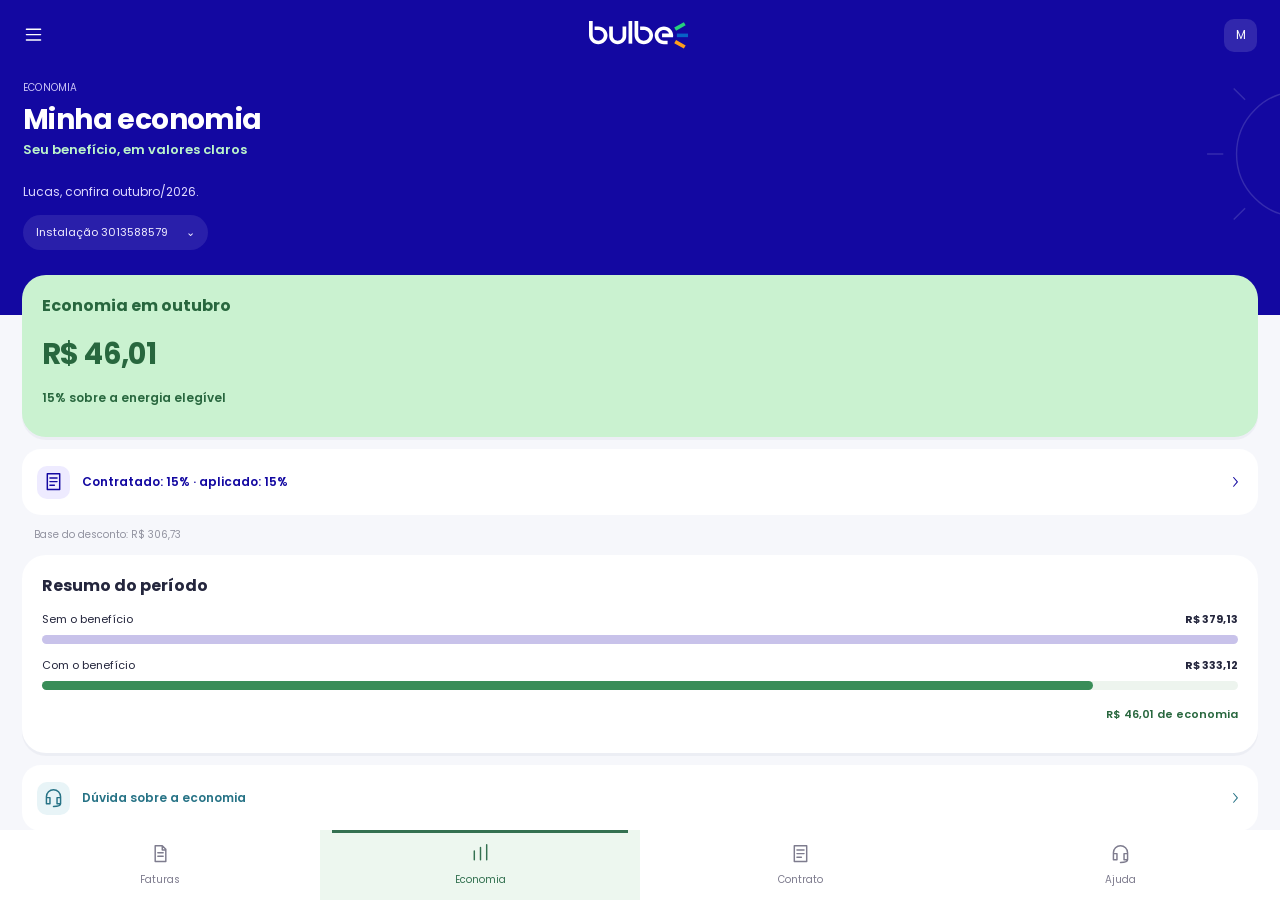
==== app/index.html @ f382e350 "feat: apresenta user stories com roteiro guiado e app interativo" ====
<!doctype html><html lang="pt-BR"><head><meta charset="utf-8"><meta name="viewport" content="width=device-width,initial-scale=1"><title>Bulbe · Novo fluxo</title><link rel="stylesheet" href="app.css"><script defer src="app.js"></script></head><body><main id="viewport" tabindex="-1"></main><nav id="bottom" aria-label="Navegação do aplicativo"></nav><dialog id="menu"><div class="drawer-top"><img src="../assets/logo.svg" alt="Bulbe"><button data-close aria-label="Fechar menu">×</button><h2>Menu</h2><p>Escolha para onde ir.</p></div><div id="menu-items"></div></dialog><dialog id="notice"><h2 id="notice-title"></h2><p id="notice-copy"></p><button class="primary" data-close>Entendi</button></dialog></body></html>
---- app/app.css ----
@font-face{font-family:Poppins;src:url(../assets/fonts/Poppins-Regular.ttf);font-weight:400}@font-face{font-family:Poppins;src:url(../assets/fonts/Poppins-SemiBold.ttf);font-weight:600}@font-face{font-family:Poppins;src:url(../assets/fonts/Poppins-Bold.ttf);font-weight:700}*{box-sizing:border-box}body{margin:0;background:#f6f7fb;color:#24263d;font-family:Poppins,Arial,sans-serif;height:100dvh;overflow:hidden;font-size:13px}button,a{font:inherit;-webkit-tap-highlight-color:transparent}button{cursor:pointer}a{color:inherit;text-decoration:none}button:focus-visible,a:focus-visible,summary:focus-visible{outline:3px solid #e5a026;outline-offset:3px}[hidden]{display:none!important}#viewport{height:calc(100dvh - 70px);overflow:auto;overscroll-behavior:contain;scroll-behavior:smooth;scrollbar-width:thin;scrollbar-color:#d1cdeb transparent}.hero{position:relative;background:#1308a1;color:#fff;padding:15px 23px 65px;overflow:hidden;min-height:298px}.hero.internal{min-height:209px;padding-bottom:59px}.topbar{display:flex;align-items:center;justify-content:space-between;height:40px;margin-bottom:25px;position:relative;z-index:1}.topbar button{width:40px;height:40px;color:white;background:transparent;border:0;display:grid;place-items:center;margin-left:-10px}.topbar img{width:99px}.topbar .avatar{width:33px;height:33px;border-radius:10px;background:#ffffff20;display:grid;place-items:center;font-size:12px}.internal .topbar img{margin-left:auto}.internal .topbar{margin-bottom:20px}.sun{position:absolute;width:190px;height:190px;right:-100px;top:59px;color:#ffffff25;pointer-events:none}.internal .sun{width:140px;height:140px;right:-76px;top:57px}.eyebrow{font-size:10px;color:#cbc5f5;margin:18px 0 8px;letter-spacing:.02em}.hero h1{font-size:28px;line-height:1.15;font-weight:700;margin:0 0 4px;letter-spacing:-.6px;position:relative}.hero .subtitle{font-size:13px;font-weight:600;color:#bcf4cb;margin:3px 0}.hero .greeting{font-size:12px;color:#ded9ff;line-height:1.5;margin:23px 0 14px}.internal .greeting{margin:10px 0 0}.installation{display:inline-flex;align-items:center;gap:18px;border:0;padding:9px 13px;background:#ffffff18;border-radius:20px;color:#f0edff;font-size:11px}.stack{position:relative;padding:0 22px 25px;margin-top:-40px;display:flex;flex-direction:column;gap:12px}.card{background:#fff;padding:20px;border-radius:24px;box-shadow:0 3px 0 #e4e6ee80}.card h2{font-size:16px;line-height:1.4;margin:0 0 14px;font-weight:700}.card p{margin:10px 0;line-height:1.55}.card.green{background:#caf2d0;color:#28673e}.card.purple{background:#eeebff}.amount{font-weight:700;font-size:29px;letter-spacing:-.6px;line-height:1.25;margin:12px 0!important}.big{font-size:23px;font-weight:700}.muted{color:#7c7d8b;font-size:11px}.tiny{font-size:10px;color:#9293a0;line-height:1.55}.green-text{color:#347151}.row{display:flex;justify-content:space-between;gap:15px;align-items:center;font-size:11px;margin:12px 0}.row>span{color:#7d7e8c}.row strong{text-align:right;font-size:11px;font-weight:600}.status{display:inline-block;padding:6px 10px;border-radius:12px;font-size:10px;font-weight:600;color:#855700;background:#fff1d6}.status.paid{background:#caf2d0;color:#28673e}.status.overdue{background:#fff0eb;color:#a4432b}.status-row{display:flex;align-items:center;justify-content:space-between;gap:10px;margin:7px 0 18px}.primary,.secondary{display:block;width:100%;text-align:center;padding:13px 12px;min-height:44px;border:0;border-radius:13px;background:#1308a1;color:white;font-size:12px;font-weight:600}.secondary{background:#eeebff;color:#1308a1}.shortcut{display:flex;align-items:center;gap:12px;padding:16px 15px;border-radius:19px;background:white;color:#1308a1;min-height:66px;font-size:12px;font-weight:600}.shortcut .icon-wrap{width:33px;height:33px;flex:none;display:grid;place-items:center;background:#eeebff;border-radius:10px}.shortcut>svg:last-child{margin-left:auto;width:15px}.shortcut.teal{color:#277386}.shortcut.teal .icon-wrap{background:#e8f4f7}.link{display:inline-block;min-height:35px;padding:6px 0;color:#1308a1;font-size:11px;font-weight:600}.ico{width:23px;height:23px;vertical-align:middle;flex-shrink:0}#bottom{height:70px;background:#fff;display:flex;justify-content:space-around;position:relative;z-index:2}#bottom a{width:25%;display:flex;align-items:center;justify-content:center;flex-direction:column;gap:6px;color:#7e7c8e;font-size:10px;position:relative}#bottom a[aria-current=page]{background:#eeebff;color:#1308a1}#bottom a[aria-current=page]:before{content:'';position:absolute;height:3px;top:0;left:12px;right:12px;background:currentColor}#bottom a[data-area=economia][aria-current=page]{color:#347151;background:#edf7ef}#bottom a[data-area=contrato][aria-current=page]{color:#7141ad;background:#f0eafa}#bottom a[data-area=ajuda][aria-current=page]{color:#277386;background:#e6f3f7}.bars .label{display:flex;justify-content:space-between;font-size:11px;margin:13px 0 7px}.bar{height:9px;border-radius:8px;background:#c8c2ea}.bar.result{background:#edf4ee}.bar.result span{display:block;height:100%;width:87.86%;background:#398d58;border-radius:8px}.savings{color:#28673e;font-size:11px;font-weight:600;text-align:right;margin-top:16px!important}.illustrated{display:flex;align-items:flex-start;gap:6px;position:relative;margin:15px 0}.illustrated .step{flex:1;text-align:center;z-index:1;font-size:10px}.step strong{font-size:11px;display:block;margin:9px 0 3px}.step p{margin:0;font-size:10px;line-height:1.45}.step .drawing{width:59px;height:59px;border-radius:50%;background:#f0edff;display:grid;place-items:center;margin:auto;color:#1308a1}.step .drawing .ico{width:34px;height:34px}.illustrated.connected:before{content:'';height:2px;background:#d8d4f1;position:absolute;left:35px;right:35px;top:30px}.step.done .drawing{background:#caf2d0;color:#28673e}.step.current .drawing{background:#fff0d6;color:#946000}.step.pending .drawing{background:#f1f1f7;color:#8e8ba3}.compact .drawing{width:43px;height:43px}.compact .drawing .ico{width:24px;height:24px}.compact.connected:before{top:22px}.compact .step{font-size:9px}.compact .step strong{font-size:9px}.history-item{margin-bottom:16px}.history-item:last-child{margin:0}.history-item .status{width:100%;border-radius:11px}.comparison{display:grid;grid-template-columns:1fr 1fr;gap:12px;margin:16px 0 12px}.scenario{background:#f6f5fa;border-radius:16px;padding:13px 7px;text-align:center;min-width:0}.scenario.with{background:#f0faf1}.scenario .caption{font-size:9px;font-weight:600}.bills{height:105px;display:flex;justify-content:center;align-items:center;gap:6px;color:#1308a1}.bills .ico{width:45px;height:67px;stroke-width:1.2}.scenario:first-child .bills{color:#8d879f}.scenario:first-child .bills .ico{width:61px;height:82px}.bills b{font-size:17px;font-weight:400}.bill-labels{display:flex;justify-content:space-around;font-size:10px}.scenario small{font-size:9px;display:block;color:#777886}.scenario .total{font-size:18px;font-weight:700;white-space:nowrap;margin:8px 0 1px}.scenario.with .total{color:#28673e}.saving-banner{text-align:center;border-radius:12px;padding:12px 5px;background:#caf2d0;color:#28673e;font-weight:600;font-size:14px}.divider{height:1px;background:#eeedf4;margin:15px 0}.channel{background:none;border:0;color:#1308a1;padding:0;width:100%;font-size:10px}.protocol{font-size:18px!important;overflow-wrap:anywhere}.empty-illustration{display:block;width:100px;height:75px;margin:0 auto 20px;color:#8b82bf}.disclaimer{text-align:center;font-size:9px;color:#9695a3;margin:8px 0 0!important}dialog{border:0;border-radius:24px;max-width:calc(100% - 32px);padding:24px;color:#24263d;font:inherit;box-shadow:0 25px 100px #0003}dialog::backdrop{background:#08072188}#notice h2{font-size:19px}#notice p{font-size:13px;line-height:1.6}#menu{position:fixed;inset:0 auto 0 0;margin:0;width:calc(100% - 42px);max-width:none;height:100dvh;max-height:none;border-radius:0;padding:0;background:#f6f7fb;overflow:auto}.drawer-top{background:#1308a1;color:white;padding:24px 22px 45px;position:relative}.drawer-top img{width:100px}.drawer-top h2{margin:27px 0 2px;font-size:28px}.drawer-top p{margin:0;font-size:12px;color:#ded9ff}.drawer-top button{position:absolute;right:16px;top:20px;width:38px;height:38px;border:0;border-radius:50%;background:#eeebff;color:#1308a1;font-size:27px}#menu-items{padding:0 18px 24px;margin-top:-20px;position:relative;display:grid;gap:10px}.tap-highlight{outline:3px solid #6fc595;outline-offset:5px}section{scroll-margin-top:14px}@media(prefers-reduced-motion:reduce){#viewport{scroll-behavior:auto}}
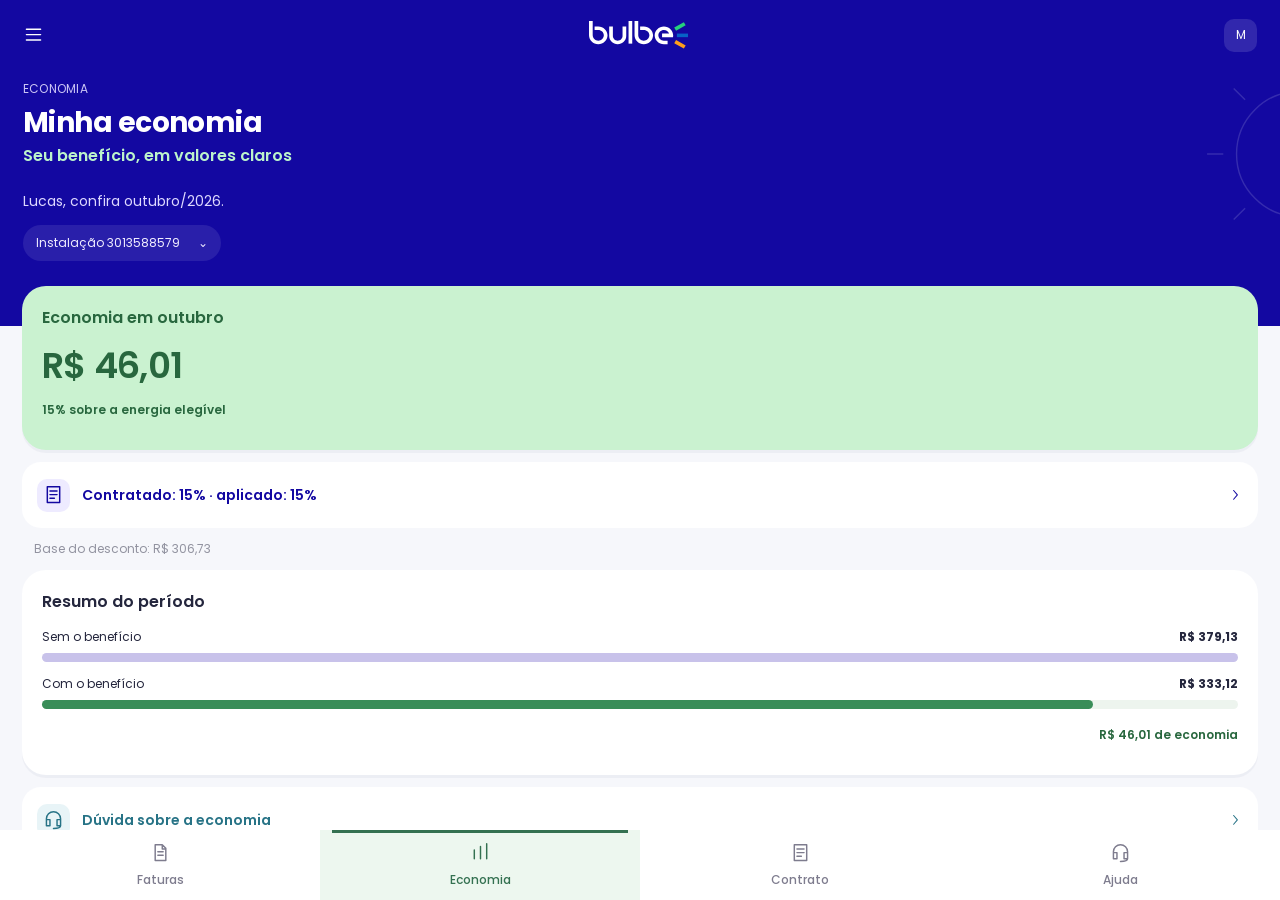
==== commit 21d8047d: "fix: alinha tipografia e escala às referências originais Bulbe" ====
--- a/app/index.html
+++ b/app/index.html
@@ -1 +1 @@
-<!doctype html><html lang="pt-BR"><head><meta charset="utf-8"><meta name="viewport" content="width=device-width,initial-scale=1"><title>Bulbe · Novo fluxo</title><link rel="stylesheet" href="app.css"><script defer src="app.js"></script></head><body><main id="viewport" tabindex="-1"></main><nav id="bottom" aria-label="Navegação do aplicativo"></nav><dialog id="menu"><div class="drawer-top"><img src="../assets/logo.svg" alt="Bulbe"><button data-close aria-label="Fechar menu">×</button><h2>Menu</h2><p>Escolha para onde ir.</p></div><div id="menu-items"></div></dialog><dialog id="notice"><h2 id="notice-title"></h2><p id="notice-copy"></p><button class="primary" data-close>Entendi</button></dialog></body></html>
+<!doctype html><html lang="pt-BR"><head><meta charset="utf-8"><meta name="viewport" content="width=device-width,initial-scale=1"><title>Bulbe · Novo fluxo</title><link rel="stylesheet" href="app.css?v=20261115-typography"><script defer src="app.js?v=20261115-typography"></script></head><body><main id="viewport" tabindex="-1"></main><nav id="bottom" aria-label="Navegação do aplicativo"></nav><dialog id="menu"><div class="drawer-top"><img src="../assets/logo.svg" alt="Bulbe"><button data-close aria-label="Fechar menu">×</button><h2>Menu</h2><p>Escolha para onde ir.</p></div><div id="menu-items"></div></dialog><dialog id="notice"><h2 id="notice-title"></h2><p id="notice-copy"></p><button class="primary" data-close>Entendi</button></dialog></body></html>
--- a/app/app.css
+++ b/app/app.css
@@ -1 +1,30 @@
-@font-face{font-family:Poppins;src:url(../assets/fonts/Poppins-Regular.ttf);font-weight:400}@font-face{font-family:Poppins;src:url(../assets/fonts/Poppins-SemiBold.ttf);font-weight:600}@font-face{font-family:Poppins;src:url(../assets/fonts/Poppins-Bold.ttf);font-weight:700}*{box-sizing:border-box}body{margin:0;background:#f6f7fb;color:#24263d;font-family:Poppins,Arial,sans-serif;height:100dvh;overflow:hidden;font-size:13px}button,a{font:inherit;-webkit-tap-highlight-color:transparent}button{cursor:pointer}a{color:inherit;text-decoration:none}button:focus-visible,a:focus-visible,summary:focus-visible{outline:3px solid #e5a026;outline-offset:3px}[hidden]{display:none!important}#viewport{height:calc(100dvh - 70px);overflow:auto;overscroll-behavior:contain;scroll-behavior:smooth;scrollbar-width:thin;scrollbar-color:#d1cdeb transparent}.hero{position:relative;background:#1308a1;color:#fff;padding:15px 23px 65px;overflow:hidden;min-height:298px}.hero.internal{min-height:209px;padding-bottom:59px}.topbar{display:flex;align-items:center;justify-content:space-between;height:40px;margin-bottom:25px;position:relative;z-index:1}.topbar button{width:40px;height:40px;color:white;background:transparent;border:0;display:grid;place-items:center;margin-left:-10px}.topbar img{width:99px}.topbar .avatar{width:33px;height:33px;border-radius:10px;background:#ffffff20;display:grid;place-items:center;font-size:12px}.internal .topbar img{margin-left:auto}.internal .topbar{margin-bottom:20px}.sun{position:absolute;width:190px;height:190px;right:-100px;top:59px;color:#ffffff25;pointer-events:none}.internal .sun{width:140px;height:140px;right:-76px;top:57px}.eyebrow{font-size:10px;color:#cbc5f5;margin:18px 0 8px;letter-spacing:.02em}.hero h1{font-size:28px;line-height:1.15;font-weight:700;margin:0 0 4px;letter-spacing:-.6px;position:relative}.hero .subtitle{font-size:13px;font-weight:600;color:#bcf4cb;margin:3px 0}.hero .greeting{font-size:12px;color:#ded9ff;line-height:1.5;margin:23px 0 14px}.internal .greeting{margin:10px 0 0}.installation{display:inline-flex;align-items:center;gap:18px;border:0;padding:9px 13px;background:#ffffff18;border-radius:20px;color:#f0edff;font-size:11px}.stack{position:relative;padding:0 22px 25px;margin-top:-40px;display:flex;flex-direction:column;gap:12px}.card{background:#fff;padding:20px;border-radius:24px;box-shadow:0 3px 0 #e4e6ee80}.card h2{font-size:16px;line-height:1.4;margin:0 0 14px;font-weight:700}.card p{margin:10px 0;line-height:1.55}.card.green{background:#caf2d0;color:#28673e}.card.purple{background:#eeebff}.amount{font-weight:700;font-size:29px;letter-spacing:-.6px;line-height:1.25;margin:12px 0!important}.big{font-size:23px;font-weight:700}.muted{color:#7c7d8b;font-size:11px}.tiny{font-size:10px;color:#9293a0;line-height:1.55}.green-text{color:#347151}.row{display:flex;justify-content:space-between;gap:15px;align-items:center;font-size:11px;margin:12px 0}.row>span{color:#7d7e8c}.row strong{text-align:right;font-size:11px;font-weight:600}.status{display:inline-block;padding:6px 10px;border-radius:12px;font-size:10px;font-weight:600;color:#855700;background:#fff1d6}.status.paid{background:#caf2d0;color:#28673e}.status.overdue{background:#fff0eb;color:#a4432b}.status-row{display:flex;align-items:center;justify-content:space-between;gap:10px;margin:7px 0 18px}.primary,.secondary{display:block;width:100%;text-align:center;padding:13px 12px;min-height:44px;border:0;border-radius:13px;background:#1308a1;color:white;font-size:12px;font-weight:600}.secondary{background:#eeebff;color:#1308a1}.shortcut{display:flex;align-items:center;gap:12px;padding:16px 15px;border-radius:19px;background:white;color:#1308a1;min-height:66px;font-size:12px;font-weight:600}.shortcut .icon-wrap{width:33px;height:33px;flex:none;display:grid;place-items:center;background:#eeebff;border-radius:10px}.shortcut>svg:last-child{margin-left:auto;width:15px}.shortcut.teal{color:#277386}.shortcut.teal .icon-wrap{background:#e8f4f7}.link{display:inline-block;min-height:35px;padding:6px 0;color:#1308a1;font-size:11px;font-weight:600}.ico{width:23px;height:23px;vertical-align:middle;flex-shrink:0}#bottom{height:70px;background:#fff;display:flex;justify-content:space-around;position:relative;z-index:2}#bottom a{width:25%;display:flex;align-items:center;justify-content:center;flex-direction:column;gap:6px;color:#7e7c8e;font-size:10px;position:relative}#bottom a[aria-current=page]{background:#eeebff;color:#1308a1}#bottom a[aria-current=page]:before{content:'';position:absolute;height:3px;top:0;left:12px;right:12px;background:currentColor}#bottom a[data-area=economia][aria-current=page]{color:#347151;background:#edf7ef}#bottom a[data-area=contrato][aria-current=page]{color:#7141ad;background:#f0eafa}#bottom a[data-area=ajuda][aria-current=page]{color:#277386;background:#e6f3f7}.bars .label{display:flex;justify-content:space-between;font-size:11px;margin:13px 0 7px}.bar{height:9px;border-radius:8px;background:#c8c2ea}.bar.result{background:#edf4ee}.bar.result span{display:block;height:100%;width:87.86%;background:#398d58;border-radius:8px}.savings{color:#28673e;font-size:11px;font-weight:600;text-align:right;margin-top:16px!important}.illustrated{display:flex;align-items:flex-start;gap:6px;position:relative;margin:15px 0}.illustrated .step{flex:1;text-align:center;z-index:1;font-size:10px}.step strong{font-size:11px;display:block;margin:9px 0 3px}.step p{margin:0;font-size:10px;line-height:1.45}.step .drawing{width:59px;height:59px;border-radius:50%;background:#f0edff;display:grid;place-items:center;margin:auto;color:#1308a1}.step .drawing .ico{width:34px;height:34px}.illustrated.connected:before{content:'';height:2px;background:#d8d4f1;position:absolute;left:35px;right:35px;top:30px}.step.done .drawing{background:#caf2d0;color:#28673e}.step.current .drawing{background:#fff0d6;color:#946000}.step.pending .drawing{background:#f1f1f7;color:#8e8ba3}.compact .drawing{width:43px;height:43px}.compact .drawing .ico{width:24px;height:24px}.compact.connected:before{top:22px}.compact .step{font-size:9px}.compact .step strong{font-size:9px}.history-item{margin-bottom:16px}.history-item:last-child{margin:0}.history-item .status{width:100%;border-radius:11px}.comparison{display:grid;grid-template-columns:1fr 1fr;gap:12px;margin:16px 0 12px}.scenario{background:#f6f5fa;border-radius:16px;padding:13px 7px;text-align:center;min-width:0}.scenario.with{background:#f0faf1}.scenario .caption{font-size:9px;font-weight:600}.bills{height:105px;display:flex;justify-content:center;align-items:center;gap:6px;color:#1308a1}.bills .ico{width:45px;height:67px;stroke-width:1.2}.scenario:first-child .bills{color:#8d879f}.scenario:first-child .bills .ico{width:61px;height:82px}.bills b{font-size:17px;font-weight:400}.bill-labels{display:flex;justify-content:space-around;font-size:10px}.scenario small{font-size:9px;display:block;color:#777886}.scenario .total{font-size:18px;font-weight:700;white-space:nowrap;margin:8px 0 1px}.scenario.with .total{color:#28673e}.saving-banner{text-align:center;border-radius:12px;padding:12px 5px;background:#caf2d0;color:#28673e;font-weight:600;font-size:14px}.divider{height:1px;background:#eeedf4;margin:15px 0}.channel{background:none;border:0;color:#1308a1;padding:0;width:100%;font-size:10px}.protocol{font-size:18px!important;overflow-wrap:anywhere}.empty-illustration{display:block;width:100px;height:75px;margin:0 auto 20px;color:#8b82bf}.disclaimer{text-align:center;font-size:9px;color:#9695a3;margin:8px 0 0!important}dialog{border:0;border-radius:24px;max-width:calc(100% - 32px);padding:24px;color:#24263d;font:inherit;box-shadow:0 25px 100px #0003}dialog::backdrop{background:#08072188}#notice h2{font-size:19px}#notice p{font-size:13px;line-height:1.6}#menu{position:fixed;inset:0 auto 0 0;margin:0;width:calc(100% - 42px);max-width:none;height:100dvh;max-height:none;border-radius:0;padding:0;background:#f6f7fb;overflow:auto}.drawer-top{background:#1308a1;color:white;padding:24px 22px 45px;position:relative}.drawer-top img{width:100px}.drawer-top h2{margin:27px 0 2px;font-size:28px}.drawer-top p{margin:0;font-size:12px;color:#ded9ff}.drawer-top button{position:absolute;right:16px;top:20px;width:38px;height:38px;border:0;border-radius:50%;background:#eeebff;color:#1308a1;font-size:27px}#menu-items{padding:0 18px 24px;margin-top:-20px;position:relative;display:grid;gap:10px}.tap-highlight{outline:3px solid #6fc595;outline-offset:5px}section{scroll-margin-top:14px}@media(prefers-reduced-motion:reduce){#viewport{scroll-behavior:auto}}
+@font-face{font-family:Poppins;src:url(../assets/fonts/Poppins-Regular.ttf);font-weight:400;font-display:swap}@font-face{font-family:Poppins;src:url(../assets/fonts/Poppins-SemiBold.ttf);font-weight:600;font-display:swap}@font-face{font-family:Poppins;src:url(../assets/fonts/Poppins-Bold.ttf);font-weight:700}@font-face{font-family:Poppins;src:url(../assets/fonts/Poppins-Medium.ttf);font-weight:500;font-display:swap}*{box-sizing:border-box}body{margin:0;background:#f6f7fb;color:#24263d;font-family:Poppins,Arial,sans-serif;height:100dvh;overflow:hidden;font-size:13px}button,a{font:inherit;-webkit-tap-highlight-color:transparent}button{cursor:pointer}a{color:inherit;text-decoration:none}button:focus-visible,a:focus-visible,summary:focus-visible{outline:3px solid #e5a026;outline-offset:3px}[hidden]{display:none!important}#viewport{height:calc(100dvh - 70px);overflow:auto;overscroll-behavior:contain;scroll-behavior:smooth;scrollbar-width:thin;scrollbar-color:#d1cdeb transparent}.hero{position:relative;background:#1308a1;color:#fff;padding:15px 23px 65px;overflow:hidden;min-height:298px}.hero.internal{min-height:209px;padding-bottom:59px}.topbar{display:flex;align-items:center;justify-content:space-between;height:40px;margin-bottom:25px;position:relative;z-index:1}.topbar button{width:40px;height:40px;color:white;background:transparent;border:0;display:grid;place-items:center;margin-left:-10px}.topbar img{width:99px}.topbar .avatar{width:33px;height:33px;border-radius:10px;background:#ffffff20;display:grid;place-items:center;font-size:12px}.internal .topbar img{margin-left:auto}.internal .topbar{margin-bottom:20px}.sun{position:absolute;width:190px;height:190px;right:-100px;top:59px;color:#ffffff25;pointer-events:none}.internal .sun{width:140px;height:140px;right:-76px;top:57px}.eyebrow{font-size:10px;color:#cbc5f5;margin:18px 0 8px;letter-spacing:.02em}.hero h1{font-size:28px;line-height:1.15;font-weight:700;margin:0 0 4px;letter-spacing:-.6px;position:relative}.hero .subtitle{font-size:13px;font-weight:600;color:#bcf4cb;margin:3px 0}.hero .greeting{font-size:12px;color:#ded9ff;line-height:1.5;margin:23px 0 14px}.internal .greeting{margin:10px 0 0}.installation{display:inline-flex;align-items:center;gap:18px;border:0;padding:9px 13px;background:#ffffff18;border-radius:20px;color:#f0edff;font-size:11px}.stack{position:relative;padding:0 22px 25px;margin-top:-40px;display:flex;flex-direction:column;gap:12px}.card{background:#fff;padding:20px;border-radius:24px;box-shadow:0 3px 0 #e4e6ee80}.card h2{font-size:16px;line-height:1.4;margin:0 0 14px;font-weight:700}.card p{margin:10px 0;line-height:1.55}.card.green{background:#caf2d0;color:#28673e}.card.purple{background:#eeebff}.amount{font-weight:700;font-size:29px;letter-spacing:-.6px;line-height:1.25;margin:12px 0!important}.big{font-size:23px;font-weight:700}.muted{color:#7c7d8b;font-size:11px}.tiny{font-size:10px;color:#9293a0;line-height:1.55}.green-text{color:#347151}.row{display:flex;justify-content:space-between;gap:15px;align-items:center;font-size:11px;margin:12px 0}.row>span{color:#7d7e8c}.row strong{text-align:right;font-size:11px;font-weight:600}.status{display:inline-block;padding:6px 10px;border-radius:12px;font-size:10px;font-weight:600;color:#855700;background:#fff1d6}.status.paid{background:#caf2d0;color:#28673e}.status.overdue{background:#fff0eb;color:#a4432b}.status-row{display:flex;align-items:center;justify-content:space-between;gap:10px;margin:7px 0 18px}.primary,.secondary{display:block;width:100%;text-align:center;padding:13px 12px;min-height:44px;border:0;border-radius:13px;background:#1308a1;color:white;font-size:12px;font-weight:600}.secondary{background:#eeebff;color:#1308a1}.shortcut{display:flex;align-items:center;gap:12px;padding:16px 15px;border-radius:19px;background:white;color:#1308a1;min-height:66px;font-size:12px;font-weight:600}.shortcut .icon-wrap{width:33px;height:33px;flex:none;display:grid;place-items:center;background:#eeebff;border-radius:10px}.shortcut>svg:last-child{margin-left:auto;width:15px}.shortcut.teal{color:#277386}.shortcut.teal .icon-wrap{background:#e8f4f7}.link{display:inline-block;min-height:35px;padding:6px 0;color:#1308a1;font-size:11px;font-weight:600}.ico{width:23px;height:23px;vertical-align:middle;flex-shrink:0}#bottom{height:70px;background:#fff;display:flex;justify-content:space-around;position:relative;z-index:2}#bottom a{width:25%;display:flex;align-items:center;justify-content:center;flex-direction:column;gap:6px;color:#7e7c8e;font-size:10px;position:relative}#bottom a[aria-current=page]{background:#eeebff;color:#1308a1}#bottom a[aria-current=page]:before{content:'';position:absolute;height:3px;top:0;left:12px;right:12px;background:currentColor}#bottom a[data-area=economia][aria-current=page]{color:#347151;background:#edf7ef}#bottom a[data-area=contrato][aria-current=page]{color:#7141ad;background:#f0eafa}#bottom a[data-area=ajuda][aria-current=page]{color:#277386;background:#e6f3f7}.bars .label{display:flex;justify-content:space-between;font-size:11px;margin:13px 0 7px}.bar{height:9px;border-radius:8px;background:#c8c2ea}.bar.result{background:#edf4ee}.bar.result span{display:block;height:100%;width:87.86%;background:#398d58;border-radius:8px}.savings{color:#28673e;font-size:11px;font-weight:600;text-align:right;margin-top:16px!important}.illustrated{display:flex;align-items:flex-start;gap:6px;position:relative;margin:15px 0}.illustrated .step{flex:1;text-align:center;z-index:1;font-size:10px}.step strong{font-size:11px;display:block;margin:9px 0 3px}.step p{margin:0;font-size:10px;line-height:1.45}.step .drawing{width:59px;height:59px;border-radius:50%;background:#f0edff;display:grid;place-items:center;margin:auto;color:#1308a1}.step .drawing .ico{width:34px;height:34px}.illustrated.connected:before{content:'';height:2px;background:#d8d4f1;position:absolute;left:35px;right:35px;top:30px}.step.done .drawing{background:#caf2d0;color:#28673e}.step.current .drawing{background:#fff0d6;color:#946000}.step.pending .drawing{background:#f1f1f7;color:#8e8ba3}.compact .drawing{width:43px;height:43px}.compact .drawing .ico{width:24px;height:24px}.compact.connected:before{top:22px}.compact .step{font-size:9px}.compact .step strong{font-size:9px}.history-item{margin-bottom:16px}.history-item:last-child{margin:0}.history-item .status{width:100%;border-radius:11px}.comparison{display:grid;grid-template-columns:1fr 1fr;gap:12px;margin:16px 0 12px}.scenario{background:#f6f5fa;border-radius:16px;padding:13px 7px;text-align:center;min-width:0}.scenario.with{background:#f0faf1}.scenario .caption{font-size:9px;font-weight:600}.bills{height:105px;display:flex;justify-content:center;align-items:center;gap:6px;color:#1308a1}.bills .ico{width:45px;height:67px;stroke-width:1.2}.scenario:first-child .bills{color:#8d879f}.scenario:first-child .bills .ico{width:61px;height:82px}.bills b{font-size:17px;font-weight:400}.bill-labels{display:flex;justify-content:space-around;font-size:10px}.scenario small{font-size:9px;display:block;color:#777886}.scenario .total{font-size:18px;font-weight:700;white-space:nowrap;margin:8px 0 1px}.scenario.with .total{color:#28673e}.saving-banner{text-align:center;border-radius:12px;padding:12px 5px;background:#caf2d0;color:#28673e;font-weight:600;font-size:14px}.divider{height:1px;background:#eeedf4;margin:15px 0}.channel{background:none;border:0;color:#1308a1;padding:0;width:100%;font-size:10px}.protocol{font-size:18px!important;overflow-wrap:anywhere}.empty-illustration{display:block;width:100px;height:75px;margin:0 auto 20px;color:#8b82bf}.disclaimer{text-align:center;font-size:9px;color:#9695a3;margin:8px 0 0!important}dialog{border:0;border-radius:24px;max-width:calc(100% - 32px);padding:24px;color:#24263d;font:inherit;box-shadow:0 25px 100px #0003}dialog::backdrop{background:#08072188}#notice h2{font-size:19px}#notice p{font-size:13px;line-height:1.6}#menu{position:fixed;inset:0 auto 0 0;margin:0;width:calc(100% - 42px);max-width:none;height:100dvh;max-height:none;border-radius:0;padding:0;background:#f6f7fb;overflow:auto}.drawer-top{background:#1308a1;color:white;padding:24px 22px 45px;position:relative}.drawer-top img{width:100px}.drawer-top h2{margin:27px 0 2px;font-size:28px}.drawer-top p{margin:0;font-size:12px;color:#ded9ff}.drawer-top button{position:absolute;right:16px;top:20px;width:38px;height:38px;border:0;border-radius:50%;background:#eeebff;color:#1308a1;font-size:27px}#menu-items{padding:0 18px 24px;margin-top:-20px;position:relative;display:grid;gap:10px}.tap-highlight{outline:3px solid #6fc595;outline-offset:5px}section{scroll-margin-top:14px}@media(prefers-reduced-motion:reduce){#viewport{scroll-behavior:auto}}
+
+/* Bulbe original: Poppins text xs 12/18, sm 14/20, md 16/24,
+   display md 36/44. See TYPOGRAPHY.md for inspected Figma nodes. */
+:root{--text-xs:12px;--line-xs:18px;--text-sm:14px;--line-sm:20px;--text-md:16px;--line-md:24px;--display-md:36px;--display-line:44px}
+body{font-size:var(--text-sm);line-height:var(--line-sm);font-synthesis:none}
+.hero h1{line-height:34px;letter-spacing:-.02em}
+.hero .subtitle{font-size:var(--text-md);line-height:var(--line-md);font-weight:600}
+.hero .greeting{font-size:var(--text-sm);line-height:var(--line-sm)}
+.eyebrow,.installation{font-size:var(--text-xs);line-height:var(--line-xs)}
+.card h2{font-size:var(--text-md);line-height:var(--line-md);font-weight:600}
+.card p{line-height:var(--line-sm)}
+.amount{font-size:var(--display-md);line-height:var(--display-line)!important;font-weight:600;letter-spacing:-.02em}
+.big{font-size:24px;line-height:32px;font-weight:600}
+.row,.row strong{font-size:var(--text-sm);line-height:var(--line-sm)}
+.muted,.tiny,.status,.link,.bars .label,.savings,.bill-labels,.scenario small,.scenario .caption,.disclaimer,.channel{font-size:var(--text-xs);line-height:var(--line-xs)}
+.status{font-weight:500}
+.primary,.secondary{font-size:var(--text-md);line-height:var(--line-md);font-weight:600}
+.shortcut{font-size:var(--text-sm);line-height:var(--line-sm);font-weight:600}
+#bottom a{font-size:var(--text-xs);line-height:var(--line-xs);font-weight:500}
+.illustrated .step,.step strong,.step p,.compact .step,.compact .step strong{font-size:var(--text-xs);line-height:var(--line-xs)}
+.step strong{font-weight:600}
+.scenario .total{font-size:20px;line-height:28px;font-weight:600;letter-spacing:-.02em}
+.saving-banner{font-size:var(--text-sm);line-height:var(--line-sm)}
+.protocol{font-size:var(--text-md)!important;line-height:var(--line-md)}
+#notice h2{font-size:20px;line-height:28px;font-weight:600}
+#notice p,.drawer-top p{font-size:var(--text-sm);line-height:var(--line-sm)}
+.drawer-top h2{line-height:34px;letter-spacing:-.02em}
+
+.invoice-month{font-size:var(--text-sm);line-height:var(--line-sm);font-weight:600}.due-date{font-size:var(--text-xs);line-height:var(--line-xs);font-weight:600}
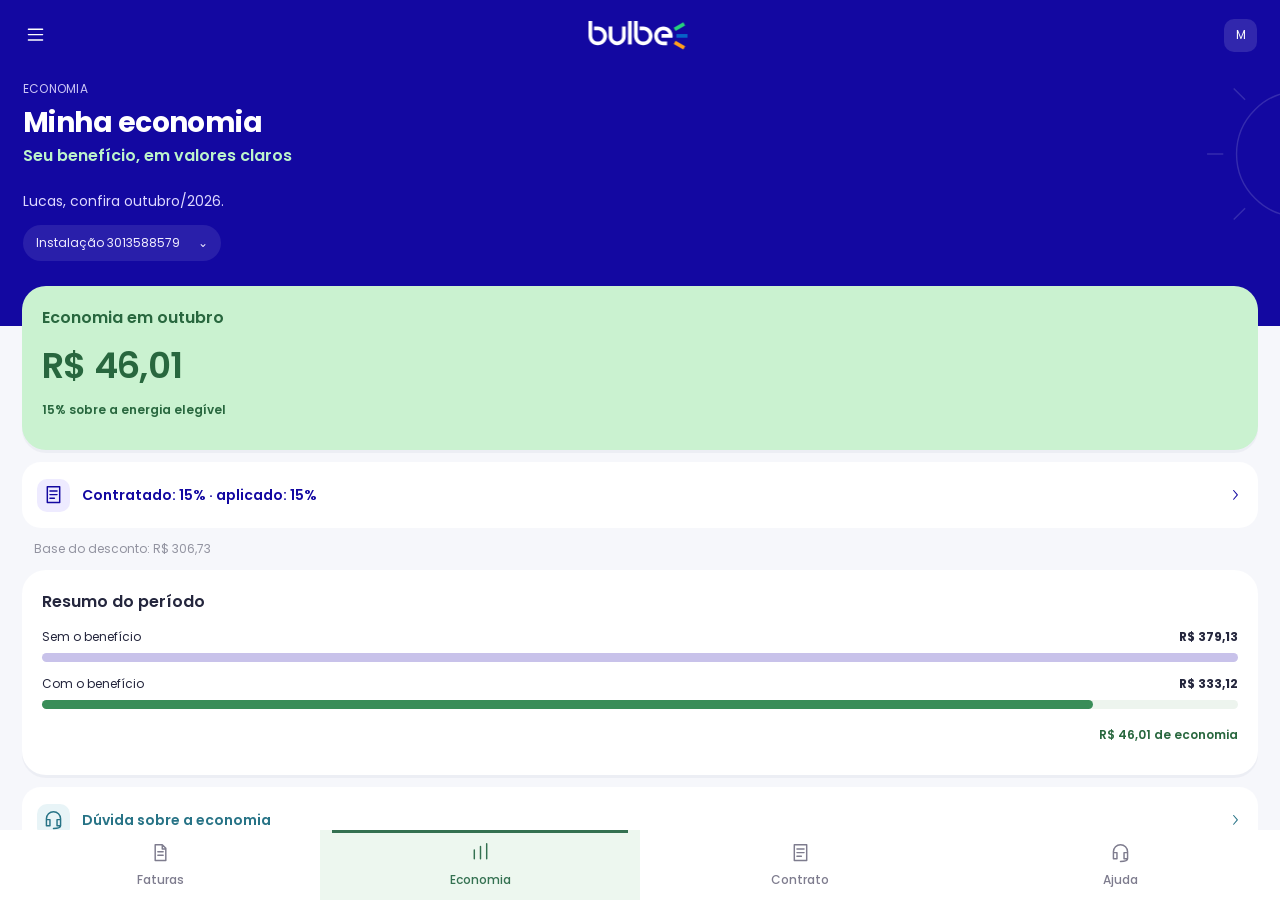
==== commit 0d0ff91a: "fix: transforma cabeçalho em transição contínua com logo única" ====
--- a/app/index.html
+++ b/app/index.html
@@ -1 +1 @@
-<!doctype html><html lang="pt-BR"><head><meta charset="utf-8"><meta name="viewport" content="width=device-width,initial-scale=1"><title>Bulbe · Novo fluxo</title><link rel="stylesheet" href="app.css?v=20261115-typography"><script defer src="app.js?v=20261115-typography"></script></head><body><main id="viewport" tabindex="-1"></main><nav id="bottom" aria-label="Navegação do aplicativo"></nav><dialog id="menu"><div class="drawer-top"><img src="../assets/logo.svg" alt="Bulbe"><button data-close aria-label="Fechar menu">×</button><h2>Menu</h2><p>Escolha para onde ir.</p></div><div id="menu-items"></div></dialog><dialog id="notice"><h2 id="notice-title"></h2><p id="notice-copy"></p><button class="primary" data-close>Entendi</button></dialog></body></html>
+<!doctype html><html lang="pt-BR"><head><meta charset="utf-8"><meta name="viewport" content="width=device-width,initial-scale=1"><title>Bulbe · Novo fluxo</title><link rel="stylesheet" href="app.css?v=20261115-morph"><script defer src="app.js?v=20261115-morph"></script></head><body><nav id="compact-header" aria-label="Navegação superior"><button data-menu aria-label="Abrir menu"></button><img src="../assets/logo.svg" alt="Bulbe"><span class="header-avatar" aria-label="Perfil de demonstração">M</span></nav><main id="viewport" tabindex="-1"></main><nav id="bottom" aria-label="Navegação do aplicativo"></nav><dialog id="menu"><div class="drawer-top"><img src="../assets/logo.svg" alt="Bulbe"><button data-close aria-label="Fechar menu">×</button><h2>Menu</h2><p>Escolha para onde ir.</p></div><div id="menu-items"></div></dialog><dialog id="notice"><h2 id="notice-title"></h2><p id="notice-copy"></p><button class="primary" data-close>Entendi</button></dialog></body></html>
--- a/app/app.css
+++ b/app/app.css
@@ -28,3 +28,14 @@
 .drawer-top h2{line-height:34px;letter-spacing:-.02em}
 
 .invoice-month{font-size:var(--text-sm);line-height:var(--line-sm);font-weight:600}.due-date{font-size:var(--text-xs);line-height:var(--line-xs);font-weight:600}
+
+/* One persistent header and logo morph continuously with scroll. */
+#compact-header{--logo-x:-116.5px;--header-y:3px;--header-height:70px;--header-shadow:0;--menu-opacity:1;--back-opacity:0;--avatar-opacity:1;position:fixed;inset:0 0 auto;height:var(--header-height);z-index:10;background:#1308a1;color:#fff;box-shadow:0 3px 12px rgb(9 5 110 / var(--header-shadow));transition:height 380ms cubic-bezier(.22,.68,.2,1),box-shadow 380ms ease}
+#compact-header button{position:absolute;left:13px;top:10px;display:grid;place-items:center;width:44px;height:44px;border:0;border-radius:10px;background:transparent;color:inherit;transform:translateY(var(--header-y));transition:transform 380ms cubic-bezier(.22,.68,.2,1)}
+#compact-header .menu-glyph,#compact-header .back-glyph{grid-area:1/1;display:grid;place-items:center;transition:opacity 280ms ease}
+#compact-header .menu-glyph{opacity:var(--menu-opacity)}
+#compact-header .back-glyph{opacity:var(--back-opacity)}
+#compact-header>img{position:absolute;right:23px;top:18px;display:block;width:99px;transform:translate(var(--logo-x),var(--header-y));transition:transform 420ms cubic-bezier(.22,.68,.2,1);will-change:transform}
+.header-avatar{position:absolute;right:23px;top:15.5px;width:33px;height:33px;border-radius:10px;background:#ffffff20;display:grid;place-items:center;font-size:12px;opacity:var(--avatar-opacity);transform:translateY(var(--header-y));transition:opacity 220ms ease,transform 380ms ease;pointer-events:none}
+#viewport{scroll-padding-top:80px}
+@media(prefers-reduced-motion:reduce){#compact-header,#compact-header button,#compact-header>img,#compact-header .menu-glyph,#compact-header .back-glyph,.header-avatar{transition:none}}
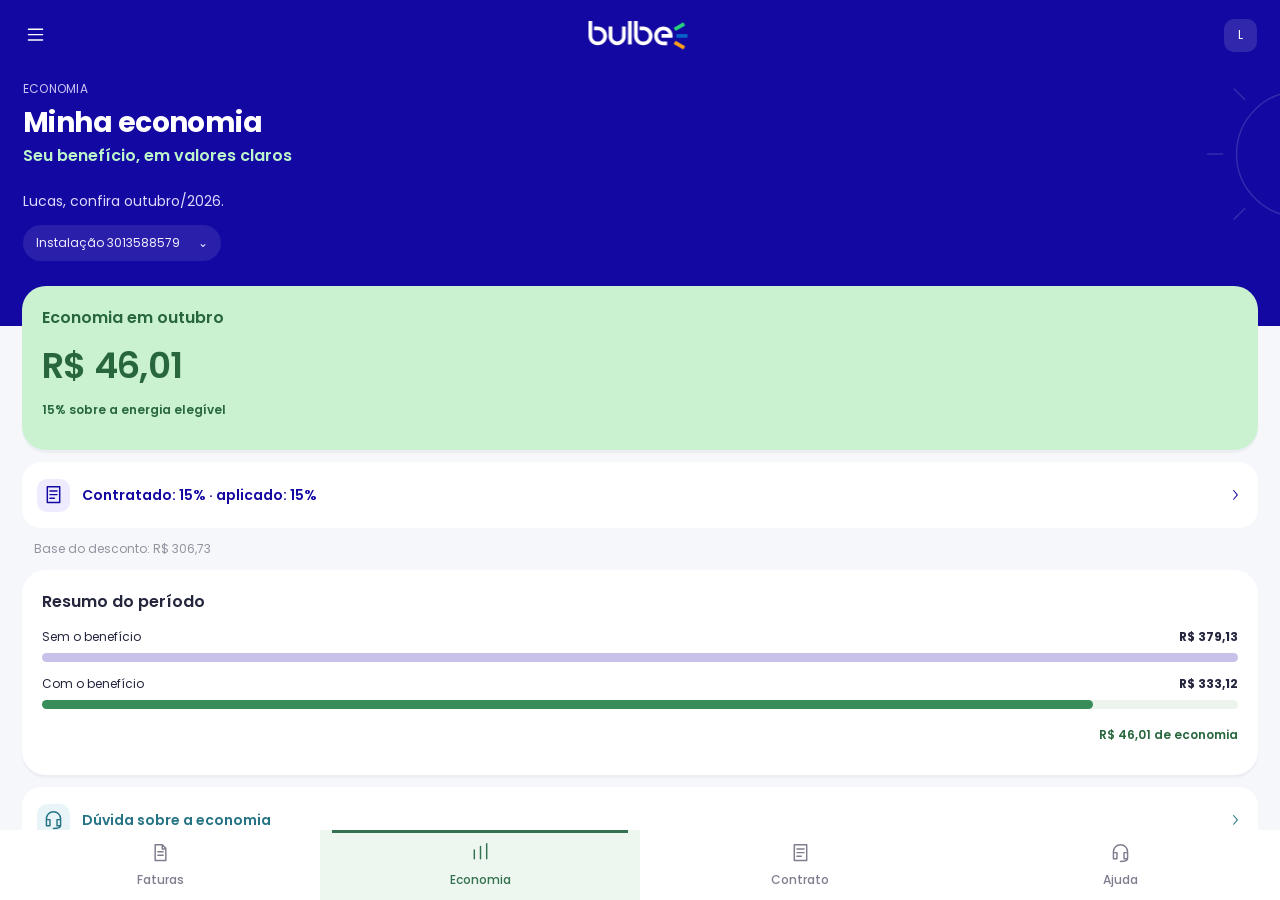
==== commit 878e8754: "fix: sincroniza iniciais do perfil com a persona de cada tela" ====
--- a/app/index.html
+++ b/app/index.html
@@ -1 +1 @@
-<!doctype html><html lang="pt-BR"><head><meta charset="utf-8"><meta name="viewport" content="width=device-width,initial-scale=1"><title>Bulbe · Novo fluxo</title><link rel="stylesheet" href="app.css?v=20261115-morph"><script defer src="app.js?v=20261115-morph"></script></head><body><nav id="compact-header" aria-label="Navegação superior"><button data-menu aria-label="Abrir menu"></button><img src="../assets/logo.svg" alt="Bulbe"><span class="header-avatar" aria-label="Perfil de demonstração">M</span></nav><main id="viewport" tabindex="-1"></main><nav id="bottom" aria-label="Navegação do aplicativo"></nav><dialog id="menu"><div class="drawer-top"><img src="../assets/logo.svg" alt="Bulbe"><button data-close aria-label="Fechar menu">×</button><h2>Menu</h2><p>Escolha para onde ir.</p></div><div id="menu-items"></div></dialog><dialog id="notice"><h2 id="notice-title"></h2><p id="notice-copy"></p><button class="primary" data-close>Entendi</button></dialog></body></html>
+<!doctype html><html lang="pt-BR"><head><meta charset="utf-8"><meta name="viewport" content="width=device-width,initial-scale=1"><title>Bulbe · Novo fluxo</title><link rel="stylesheet" href="app.css?v=20261115-snap"><script defer src="app.js?v=20261117-personas"></script></head><body><nav id="compact-header" aria-label="Navegação superior"><button data-menu aria-label="Abrir menu"></button><img src="../assets/logo.svg" alt="Bulbe"><span class="header-avatar"></span></nav><main id="viewport" tabindex="-1"></main><nav id="bottom" aria-label="Navegação do aplicativo"></nav><dialog id="menu"><div class="drawer-top"><img src="../assets/logo.svg" alt="Bulbe"><button data-close aria-label="Fechar menu">×</button><h2>Menu</h2><p>Escolha para onde ir.</p></div><div id="menu-items"></div></dialog><dialog id="notice"><h2 id="notice-title"></h2><p id="notice-copy"></p><button class="primary" data-close>Entendi</button></dialog></body></html>
--- a/app/app.css
+++ b/app/app.css
@@ -29,7 +29,7 @@
 
 .invoice-month{font-size:var(--text-sm);line-height:var(--line-sm);font-weight:600}.due-date{font-size:var(--text-xs);line-height:var(--line-xs);font-weight:600}
 
-/* One persistent header and logo morph continuously with scroll. */
+/* One persistent header and logo animate fully between expanded and compact states. */
 #compact-header{--logo-x:-116.5px;--header-y:3px;--header-height:70px;--header-shadow:0;--menu-opacity:1;--back-opacity:0;--avatar-opacity:1;position:fixed;inset:0 0 auto;height:var(--header-height);z-index:10;background:#1308a1;color:#fff;box-shadow:0 3px 12px rgb(9 5 110 / var(--header-shadow));transition:height 380ms cubic-bezier(.22,.68,.2,1),box-shadow 380ms ease}
 #compact-header button{position:absolute;left:13px;top:10px;display:grid;place-items:center;width:44px;height:44px;border:0;border-radius:10px;background:transparent;color:inherit;transform:translateY(var(--header-y));transition:transform 380ms cubic-bezier(.22,.68,.2,1)}
 #compact-header .menu-glyph,#compact-header .back-glyph{grid-area:1/1;display:grid;place-items:center;transition:opacity 280ms ease}
